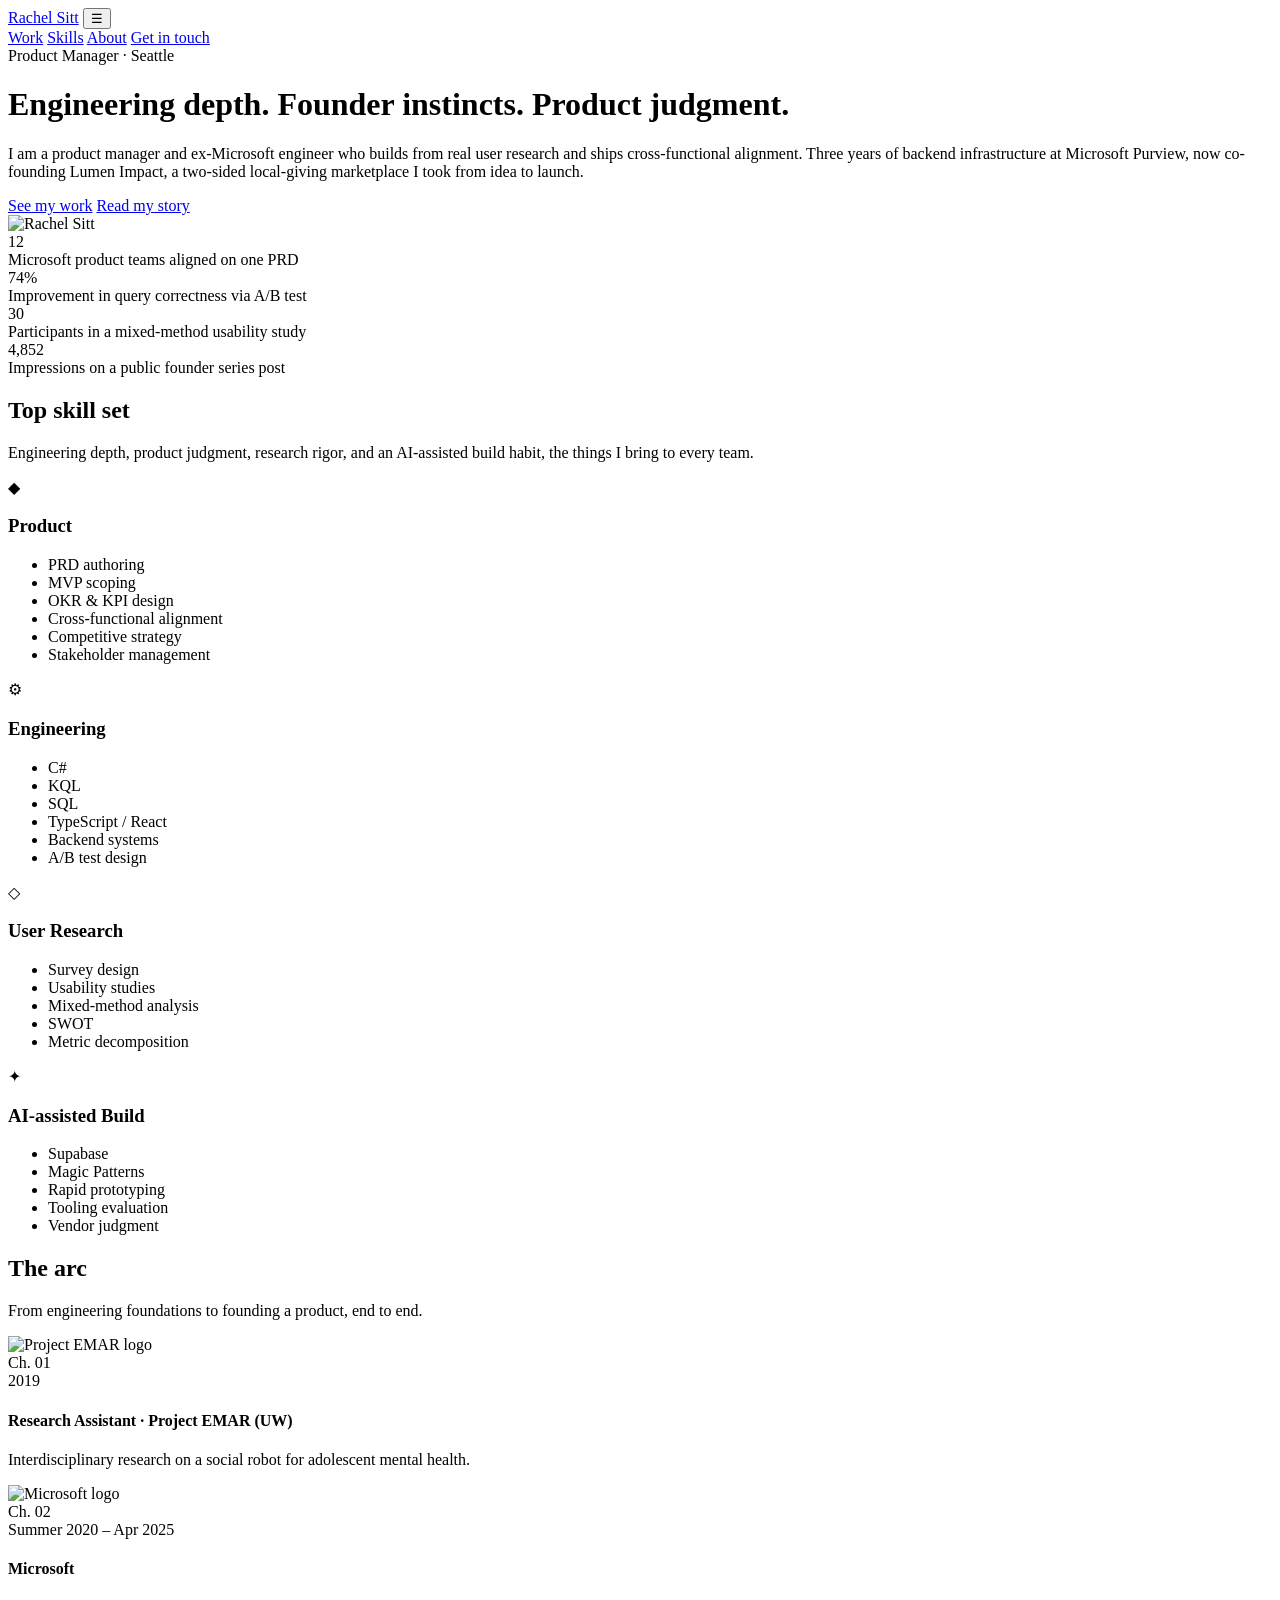
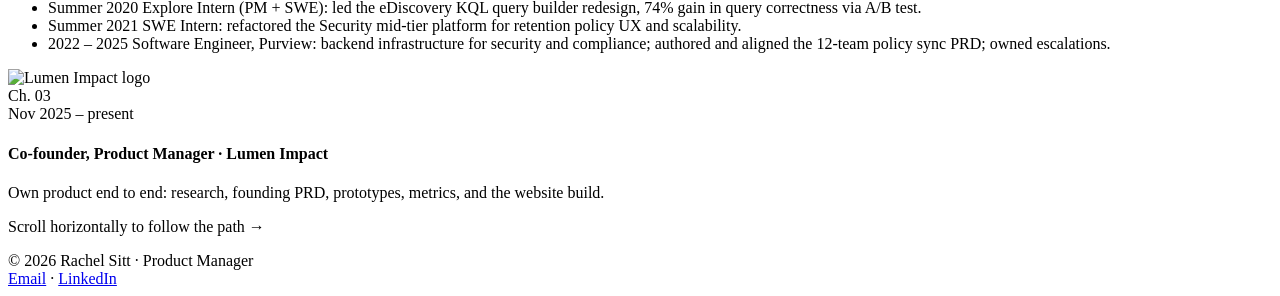
==== index.html @ 6f112ceb "Initial file uploads" ====
<!DOCTYPE html>
<html lang="en">
<head>
<meta charset="UTF-8">
<meta name="viewport" content="width=device-width, initial-scale=1.0">
<title>Rachel Sitt - Product Manager</title>
<meta name="description" content="Rachel Sitt - Product Manager, ex-Microsoft engineer, co-founder of Lumen Impact. Building products from real user research and cross-functional alignment.">
<link rel="stylesheet" href="css/styles.css">
</head>
<body>

<nav class="nav">
  <div class="nav-inner">
    <a href="index.html" class="brand">Rachel Sitt</a>
    <button class="nav-toggle" aria-label="Menu" onclick="document.getElementById('navlinks').classList.toggle('open')">☰</button>
    <div class="nav-links" id="navlinks">
      <a href="work.html">Work</a>
      <a href="skills.html">Skills</a>
      <a href="about.html">About</a>
      <a href="contact.html" class="nav-cta">Get in touch</a>
    </div>
  </div>
</nav>

<header class="hero">
  <div class="wrap">
    <div class="hero-grid">
      <div>
        <span class="eyebrow">Product Manager · Seattle</span>
        <h1>Engineering depth. Founder instincts. Product judgment.</h1>
        <p class="lede">I am a product manager and ex-Microsoft engineer who builds from real user research and ships cross-functional alignment. Three years of backend infrastructure at Microsoft Purview, now co-founding Lumen Impact, a two-sided local-giving marketplace I took from idea to launch.</p>
        <div class="hero-actions">
          <a href="work.html" class="btn btn-primary">See my work</a>
          <a href="about.html" class="btn btn-ghost">Read my story</a>
        </div>
      </div>
      <div class="hero-photo">
        <img src="assets/rachel.jpg" alt="Rachel Sitt">
      </div>
    </div>

    <div class="metrics">
      <div class="metric">
        <div class="num">12</div>
        <div class="label">Microsoft product teams aligned on one PRD</div>
      </div>
      <div class="metric">
        <div class="num">74%</div>
        <div class="label">Improvement in query correctness via A/B test</div>
      </div>
      <div class="metric">
        <div class="num">30</div>
        <div class="label">Participants in a mixed-method usability study</div>
      </div>
      <div class="metric">
        <div class="num">4,852</div>
        <div class="label">Impressions on a public founder series post</div>
      </div>
    </div>
  </div>
</header>

<section class="bg-soft">
  <div class="wrap">
    <div class="section-head">
      <h2>Top skill set</h2>
      <p>Engineering depth, product judgment, research rigor, and an AI-assisted build habit, the things I bring to every team.</p>
    </div>
    <div class="skillset">
      <article class="skillset-card">
        <div class="ss-head"><span class="ss-glyph">◆</span><h3>Product</h3></div>
        <ul class="ss-tags">
          <li>PRD authoring</li>
          <li>MVP scoping</li>
          <li>OKR &amp; KPI design</li>
          <li>Cross-functional alignment</li>
          <li>Competitive strategy</li>
          <li>Stakeholder management</li>
        </ul>
      </article>
      <article class="skillset-card">
        <div class="ss-head"><span class="ss-glyph">⚙</span><h3>Engineering</h3></div>
        <ul class="ss-tags">
          <li>C#</li>
          <li>KQL</li>
          <li>SQL</li>
          <li>TypeScript / React</li>
          <li>Backend systems</li>
          <li>A/B test design</li>
        </ul>
      </article>
      <article class="skillset-card">
        <div class="ss-head"><span class="ss-glyph">◇</span><h3>User Research</h3></div>
        <ul class="ss-tags">
          <li>Survey design</li>
          <li>Usability studies</li>
          <li>Mixed-method analysis</li>
          <li>SWOT</li>
          <li>Metric decomposition</li>
        </ul>
      </article>
      <article class="skillset-card">
        <div class="ss-head"><span class="ss-glyph">✦</span><h3>AI-assisted Build</h3></div>
        <ul class="ss-tags">
          <li>Supabase</li>
          <li>Magic Patterns</li>
          <li>Rapid prototyping</li>
          <li>Tooling evaluation</li>
          <li>Vendor judgment</li>
        </ul>
      </article>
    </div>
  </div>
</section>

<section class="htimeline-section">
  <div class="wrap">
    <div class="section-head">
      <h2>The arc</h2>
      <p>From engineering foundations to founding a product, end to end.</p>
    </div>
    <div class="htimeline">
      <div class="ht-track">
        <article class="ht-item">
          <span class="ht-dot"></span>
          <div class="ht-logo"><img src="assets/logos/project-emar.png" alt="Project EMAR logo"></div>
          <div class="ht-ch">Ch. 01</div>
          <div class="ht-date">2019</div>
          <h4>Research Assistant · Project EMAR (UW)</h4>
          <p>Interdisciplinary research on a social robot for adolescent mental health.</p>
        </article>
        <article class="ht-item ht-item--wide">
          <span class="ht-dot"></span>
          <div class="ht-logo"><img src="assets/logos/microsoft.png" alt="Microsoft logo"></div>
          <div class="ht-ch">Ch. 02</div>
          <div class="ht-date">Summer 2020 – Apr 2025</div>
          <h4>Microsoft</h4>
          <ul class="ht-roles">
            <li><span class="ht-rdate">Summer 2020</span> Explore Intern (PM + SWE): led the eDiscovery KQL query builder redesign, 74% gain in query correctness via A/B test.</li>
            <li><span class="ht-rdate">Summer 2021</span> SWE Intern: refactored the Security mid-tier platform for retention policy UX and scalability.</li>
            <li><span class="ht-rdate">2022 – 2025</span> Software Engineer, Purview: backend infrastructure for security and compliance; authored and aligned the 12-team policy sync PRD; owned escalations.</li>
          </ul>
        </article>
        <article class="ht-item">
          <span class="ht-dot"></span>
          <div class="ht-logo ht-logo--fill"><img src="assets/logos/lumen-impact.jpg" alt="Lumen Impact logo"></div>
          <div class="ht-ch">Ch. 03</div>
          <div class="ht-date">Nov 2025 – present</div>
          <h4>Co-founder, Product Manager · Lumen Impact</h4>
          <p>Own product end to end: research, founding PRD, prototypes, metrics, and the website build.</p>
        </article>
      </div>
    </div>
    <p class="ht-hint">Scroll horizontally to follow the path →</p>
  </div>
</section>

<footer class="footer">
  <div class="wrap footer-inner">
    <div>© 2026 Rachel Sitt · Product Manager</div>
    <div>
      <a href="mailto:rsitt.coll@gmail.com">Email</a> ·
      <a href="https://linkedin.com/in/rachelsitt" target="_blank" rel="noopener">LinkedIn</a>
    </div>
  </div>
</footer>

</body>
</html>
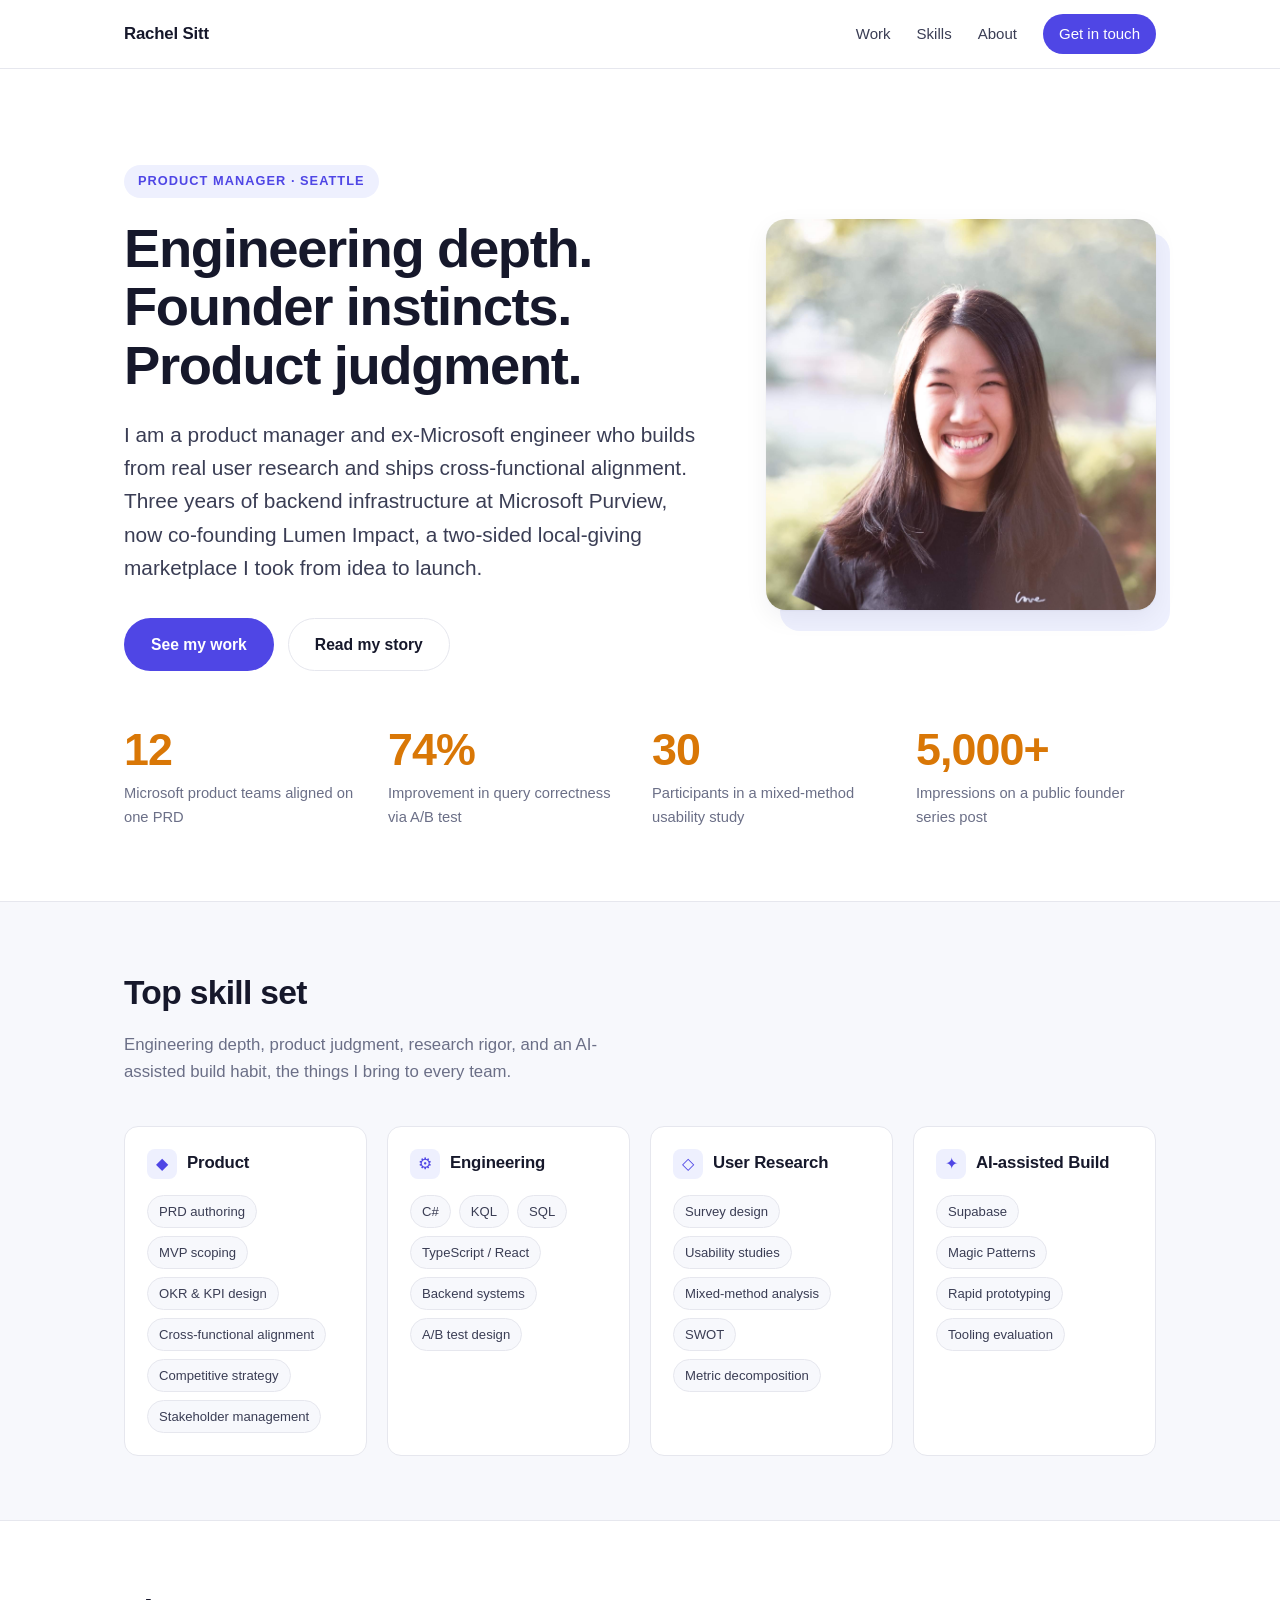
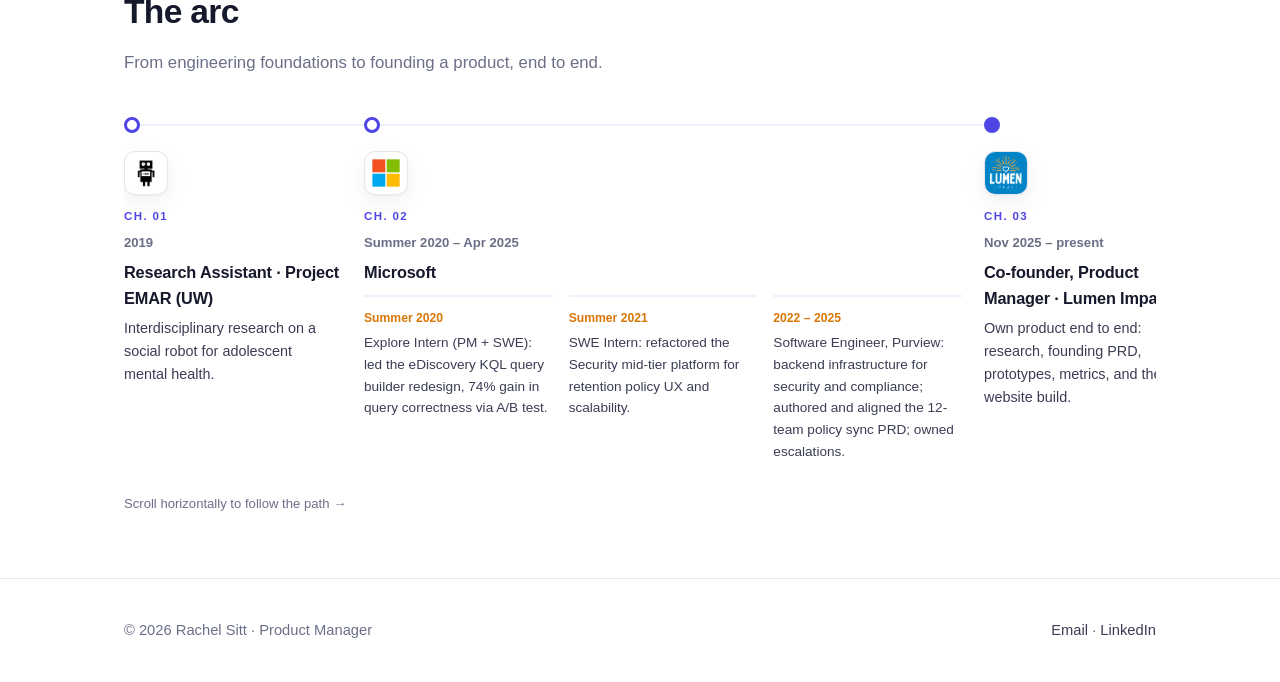
==== commit b6e9ee72: "update directory and basic styling changes" ====
--- a/index.html
+++ b/index.html
@@ -53,7 +53,7 @@
         <div class="label">Participants in a mixed-method usability study</div>
       </div>
       <div class="metric">
-        <div class="num">4,852</div>
+        <div class="num">5,000+</div>
         <div class="label">Impressions on a public founder series post</div>
       </div>
     </div>
@@ -106,7 +106,6 @@
           <li>Magic Patterns</li>
           <li>Rapid prototyping</li>
           <li>Tooling evaluation</li>
-          <li>Vendor judgment</li>
         </ul>
       </article>
     </div>
@@ -123,7 +122,7 @@
       <div class="ht-track">
         <article class="ht-item">
           <span class="ht-dot"></span>
-          <div class="ht-logo"><img src="assets/logos/project-emar.png" alt="Project EMAR logo"></div>
+          <div class="ht-logo"><img src="assets/project-emar.png" alt="Project EMAR logo"></div>
           <div class="ht-ch">Ch. 01</div>
           <div class="ht-date">2019</div>
           <h4>Research Assistant · Project EMAR (UW)</h4>
@@ -131,7 +130,7 @@
         </article>
         <article class="ht-item ht-item--wide">
           <span class="ht-dot"></span>
-          <div class="ht-logo"><img src="assets/logos/microsoft.png" alt="Microsoft logo"></div>
+          <div class="ht-logo"><img src="assets/microsoft.png" alt="Microsoft logo"></div>
           <div class="ht-ch">Ch. 02</div>
           <div class="ht-date">Summer 2020 – Apr 2025</div>
           <h4>Microsoft</h4>
@@ -143,7 +142,7 @@
         </article>
         <article class="ht-item">
           <span class="ht-dot"></span>
-          <div class="ht-logo ht-logo--fill"><img src="assets/logos/lumen-impact.jpg" alt="Lumen Impact logo"></div>
+          <div class="ht-logo ht-logo--fill"><img src="assets/lumen-impact.jpg" alt="Lumen Impact logo"></div>
           <div class="ht-ch">Ch. 03</div>
           <div class="ht-date">Nov 2025 – present</div>
           <h4>Co-founder, Product Manager · Lumen Impact</h4>
--- a/css/styles.css
+++ b/css/styles.css
@@ -0,0 +1,364 @@
+/* ===========================================================
+   Rachel Sitt - Portfolio
+   Design system: navy ink, indigo accent, amber metrics
+   =========================================================== */
+
+:root {
+  --ink: #16182b;
+  --ink-soft: #3a3d54;
+  --muted: #6b6f87;
+  --line: #e6e7ee;
+  --bg: #ffffff;
+  --bg-soft: #f7f8fc;
+  --accent: #4f46e5;
+  --accent-soft: #eef0fe;
+  --metric: #d97706;
+  --radius: 14px;
+  --maxw: 1080px;
+  --shadow: 0 1px 2px rgba(22,24,43,.04), 0 8px 24px rgba(22,24,43,.06);
+  --font: -apple-system, BlinkMacSystemFont, "Segoe UI", Roboto, Helvetica, Arial, sans-serif;
+}
+
+* { box-sizing: border-box; margin: 0; padding: 0; }
+
+html { scroll-behavior: smooth; }
+
+body {
+  font-family: var(--font);
+  color: var(--ink);
+  background: var(--bg);
+  line-height: 1.6;
+  -webkit-font-smoothing: antialiased;
+}
+
+a { color: var(--accent); text-decoration: none; }
+a:hover { text-decoration: underline; }
+
+.wrap { max-width: var(--maxw); margin: 0 auto; padding: 0 24px; }
+
+/* ---------- Navigation ---------- */
+.nav {
+  position: sticky; top: 0; z-index: 50;
+  background: rgba(255,255,255,.85);
+  backdrop-filter: saturate(180%) blur(10px);
+  border-bottom: 1px solid var(--line);
+}
+.nav-inner {
+  max-width: var(--maxw); margin: 0 auto; padding: 14px 24px;
+  display: flex; align-items: center; justify-content: space-between;
+}
+.brand { font-weight: 700; font-size: 1.05rem; color: var(--ink); letter-spacing: -.01em; }
+.brand:hover { text-decoration: none; }
+.brand span { color: var(--accent); }
+.nav-links { display: flex; gap: 26px; align-items: center; }
+.nav-links a {
+  color: var(--ink-soft); font-size: .94rem; font-weight: 500;
+}
+.nav-links a:hover { color: var(--accent); text-decoration: none; }
+.nav-cta {
+  background: var(--accent); color: #fff !important;
+  padding: 8px 16px; border-radius: 999px; font-weight: 600;
+}
+.nav-cta:hover { background: #4338ca; text-decoration: none; }
+.nav-toggle { display: none; background: none; border: 0; font-size: 1.5rem; cursor: pointer; color: var(--ink); }
+
+/* ---------- Hero ---------- */
+.hero { padding: 96px 0 72px; }
+.hero-grid {
+  display: grid; grid-template-columns: 1.5fr 1fr; gap: 56px; align-items: center;
+}
+.hero-photo { position: relative; }
+.hero-photo img {
+  width: 100%; aspect-ratio: 1/1; object-fit: cover; object-position: top;
+  border-radius: 20px; box-shadow: var(--shadow);
+}
+.hero-photo::after {
+  content: ""; position: absolute; inset: 14px -14px -14px 14px; z-index: -1;
+  border-radius: 20px; background: var(--accent-soft);
+}
+.eyebrow {
+  display: inline-block; font-size: .8rem; font-weight: 700;
+  letter-spacing: .08em; text-transform: uppercase; color: var(--accent);
+  background: var(--accent-soft); padding: 6px 14px; border-radius: 999px;
+  margin-bottom: 22px;
+}
+.hero h1 {
+  font-size: clamp(2.2rem, 5vw, 3.4rem); line-height: 1.08;
+  letter-spacing: -.025em; color: var(--ink); max-width: 16ch;
+}
+.hero .lede {
+  margin-top: 22px; font-size: clamp(1.05rem, 2vw, 1.3rem);
+  color: var(--ink-soft); max-width: 60ch;
+}
+.hero-actions { margin-top: 34px; display: flex; gap: 14px; flex-wrap: wrap; }
+
+.btn {
+  display: inline-block; padding: 13px 26px; border-radius: 999px;
+  font-weight: 600; font-size: .98rem; cursor: pointer; border: 1px solid transparent;
+  transition: all .15s ease;
+}
+.btn-primary { background: var(--accent); color: #fff; }
+.btn-primary:hover { background: #4338ca; text-decoration: none; }
+.btn-ghost { background: #fff; color: var(--ink); border-color: var(--line); }
+.btn-ghost:hover { border-color: var(--accent); color: var(--accent); text-decoration: none; }
+
+/* ---------- Sections ---------- */
+section { padding: 64px 0; }
+.section-head { margin-bottom: 40px; max-width: 60ch; }
+.section-head h2 {
+  font-size: clamp(1.6rem, 3vw, 2.1rem); letter-spacing: -.02em; color: var(--ink);
+}
+.section-head p { margin-top: 12px; color: var(--muted); font-size: 1.05rem; }
+.bg-soft { background: var(--bg-soft); border-top: 1px solid var(--line); border-bottom: 1px solid var(--line); }
+
+/* ---------- Metric strip ---------- */
+.metrics {
+  display: grid; grid-template-columns: repeat(4, 1fr); gap: 24px;
+  margin-top: 56px;
+}
+.metric { }
+.metric .num {
+  font-size: clamp(2rem, 4vw, 2.8rem); font-weight: 800;
+  color: var(--metric); letter-spacing: -.02em; line-height: 1;
+}
+.metric .label { margin-top: 10px; color: var(--muted); font-size: .92rem; }
+
+/* ---------- Work grid ---------- */
+.grid { display: grid; grid-template-columns: repeat(2, 1fr); gap: 22px; }
+.card {
+  display: block; background: #fff; border: 1px solid var(--line);
+  border-radius: var(--radius); padding: 28px; transition: all .18s ease;
+  color: inherit;
+}
+.card:hover { border-color: var(--accent); box-shadow: var(--shadow); transform: translateY(-2px); text-decoration: none; }
+.card .tag {
+  font-size: .76rem; font-weight: 700; letter-spacing: .06em; text-transform: uppercase;
+  color: var(--accent);
+}
+.card h3 { margin: 12px 0 8px; font-size: 1.25rem; letter-spacing: -.01em; color: var(--ink); }
+.card p { color: var(--ink-soft); font-size: .98rem; }
+.card .result {
+  margin-top: 16px; padding-top: 16px; border-top: 1px solid var(--line);
+  font-weight: 600; color: var(--ink);
+}
+.card .result b { color: var(--metric); }
+.card .more { margin-top: 14px; font-weight: 600; color: var(--accent); font-size: .92rem; }
+
+/* smaller cards for additional work */
+.grid-3 { display: grid; grid-template-columns: repeat(3, 1fr); gap: 18px; }
+.mini {
+  background: #fff; border: 1px solid var(--line); border-radius: var(--radius); padding: 22px;
+}
+.mini h4 { font-size: 1.05rem; margin-bottom: 6px; color: var(--ink); }
+.mini p { color: var(--muted); font-size: .92rem; }
+
+/* ---------- Skills ---------- */
+.skills { display: grid; grid-template-columns: repeat(3, 1fr); gap: 22px; }
+.skillcol h3 {
+  font-size: 1.05rem; color: var(--ink); margin-bottom: 14px;
+  padding-bottom: 10px; border-bottom: 2px solid var(--accent-soft);
+}
+.skillcol ul { list-style: none; }
+.skillcol li { padding: 6px 0; color: var(--ink-soft); font-size: .96rem; }
+.skillcol li::before { content: "›"; color: var(--accent); font-weight: 700; margin-right: 10px; }
+
+/* ---------- Case study layout ---------- */
+.cs-hero { padding: 72px 0 40px; }
+.cs-hero .eyebrow { margin-bottom: 18px; }
+.cs-hero h1 { font-size: clamp(1.9rem, 4vw, 2.8rem); letter-spacing: -.02em; max-width: 22ch; }
+.cs-hero .sub { margin-top: 16px; color: var(--ink-soft); font-size: 1.15rem; max-width: 62ch; }
+
+.cs-meta {
+  display: flex; flex-wrap: wrap; gap: 32px; margin-top: 30px;
+  padding: 24px 0; border-top: 1px solid var(--line); border-bottom: 1px solid var(--line);
+}
+.cs-meta div .k { font-size: .78rem; text-transform: uppercase; letter-spacing: .06em; color: var(--muted); font-weight: 700; }
+.cs-meta div .v { margin-top: 4px; color: var(--ink); font-weight: 500; }
+
+.cs-body { padding: 48px 0 72px; }
+.cs-body .col { max-width: 72ch; }
+.cs-body h2 {
+  font-size: 1.45rem; letter-spacing: -.01em; margin: 40px 0 14px; color: var(--ink);
+}
+.cs-body h2:first-child { margin-top: 0; }
+.cs-body p { margin-bottom: 16px; color: var(--ink-soft); font-size: 1.05rem; }
+.cs-body ul { margin: 0 0 18px 22px; color: var(--ink-soft); font-size: 1.05rem; }
+.cs-body li { margin-bottom: 8px; }
+.cs-body strong { color: var(--ink); }
+
+.callout {
+  background: var(--accent-soft); border-left: 4px solid var(--accent);
+  border-radius: 0 10px 10px 0; padding: 20px 24px; margin: 28px 0;
+}
+.callout .num { font-size: 2.2rem; font-weight: 800; color: var(--metric); line-height: 1; }
+.callout p { margin: 8px 0 0; color: var(--ink-soft); }
+
+.note {
+  font-size: .92rem; color: var(--muted); font-style: italic;
+  border-top: 1px dashed var(--line); padding-top: 16px; margin-top: 28px;
+}
+
+.cs-nav {
+  display: flex; justify-content: space-between; gap: 16px; flex-wrap: wrap;
+  margin-top: 48px; padding-top: 28px; border-top: 1px solid var(--line);
+}
+
+/* ---------- About ---------- */
+.prose { max-width: 70ch; }
+.prose p { margin-bottom: 18px; color: var(--ink-soft); font-size: 1.08rem; }
+.prose h2 { font-size: 1.5rem; margin: 40px 0 14px; color: var(--ink); letter-spacing: -.01em; }
+.timeline { margin-top: 12px; }
+.tl-item { display: flex; gap: 20px; padding: 18px 0; border-bottom: 1px solid var(--line); }
+.tl-date { min-width: 150px; color: var(--muted); font-size: .92rem; font-weight: 600; }
+.tl-body h4 { color: var(--ink); font-size: 1.05rem; }
+.tl-body p { color: var(--ink-soft); font-size: .96rem; margin-top: 4px; }
+
+/* Visual timeline (logos on the left) */
+.vtimeline { position: relative; margin-top: 8px; }
+.vt-row { position: relative; display: flex; gap: 22px; align-items: flex-start; padding-bottom: 34px; }
+.vt-row:last-child { padding-bottom: 0; }
+/* connector line: from each logo's centre down to the next logo */
+.vt-row::after {
+  content: ""; position: absolute; left: 27px; top: 28px; bottom: 0;
+  width: 2px; background: var(--accent-soft); z-index: 0;
+}
+.vt-row:last-child::after { display: none; }
+.vt-logo {
+  position: relative; z-index: 1; flex: 0 0 56px; width: 56px; height: 56px;
+  border-radius: 14px; background: var(--bg-soft);
+  display: flex; align-items: center; justify-content: center;
+  overflow: hidden;
+}
+.vt-logo img { width: 100%; height: 100%; object-fit: contain; padding: 4px; box-sizing: border-box; }
+.vt-logo--fill img { padding: 0; object-fit: cover; }
+.vt-logo--text {
+  font-weight: 800; font-size: 1.05rem; letter-spacing: .02em;
+  color: var(--accent); background: var(--accent-soft); border-color: var(--accent-soft);
+}
+.vt-stack { flex: 1; min-width: 0; }
+.vt-item { position: relative; }
+/* multiple roles under one logo (e.g. Microsoft) get a light divider */
+.vt-stack .vt-item + .vt-item {
+  margin-top: 18px; padding-top: 18px; border-top: 1px solid var(--line);
+}
+.vt-date {
+  font-size: .8rem; font-weight: 700; letter-spacing: .05em;
+  text-transform: uppercase; color: var(--accent);
+}
+.vt-item h4 { margin: 5px 0 4px; font-size: 1.1rem; color: var(--ink); }
+.vt-item p { color: var(--ink-soft); font-size: .96rem; }
+
+/* ---------- Contact ---------- */
+.contact-grid { display: grid; grid-template-columns: 1.2fr 1fr; gap: 48px; align-items: start; }
+.contact-card {
+  background: var(--bg-soft); border: 1px solid var(--line); border-radius: var(--radius);
+  padding: 28px;
+}
+.contact-list { list-style: none; }
+.contact-list li { padding: 14px 0; border-bottom: 1px solid var(--line); }
+.contact-list li:last-child { border-bottom: 0; }
+.contact-list .k { font-size: .8rem; text-transform: uppercase; letter-spacing: .06em; color: var(--muted); font-weight: 700; }
+.contact-list .v { margin-top: 4px; font-size: 1.1rem; }
+.looking li { padding: 8px 0; color: var(--ink-soft); }
+.looking li::before { content: "✓"; color: var(--accent); font-weight: 700; margin-right: 10px; }
+
+/* ---------- Homepage: top skill set ---------- */
+.skillset { display: grid; grid-template-columns: repeat(4, 1fr); gap: 20px; }
+.skillset-card {
+  background: #fff; border: 1px solid var(--line);
+  border-radius: var(--radius); padding: 22px; transition: all .18s ease;
+}
+.skillset-card:hover { border-color: var(--accent); box-shadow: var(--shadow); transform: translateY(-2px); }
+.ss-head { display: flex; align-items: center; gap: 10px; margin-bottom: 16px; }
+.ss-glyph {
+  display: inline-flex; align-items: center; justify-content: center;
+  width: 30px; height: 30px; border-radius: 8px; flex-shrink: 0;
+  background: var(--accent-soft); color: var(--accent); font-size: 1rem;
+}
+.ss-head h3 { font-size: 1.05rem; color: var(--ink); letter-spacing: -.01em; }
+.ss-tags { list-style: none; display: flex; flex-wrap: wrap; gap: 8px; }
+.ss-tags li {
+  font-size: .82rem; color: var(--ink-soft); background: var(--bg-soft);
+  border: 1px solid var(--line); padding: 5px 11px; border-radius: 999px;
+}
+
+/* ---------- Homepage: horizontal timeline (the arc) ---------- */
+.htimeline { position: relative; margin-top: 8px; overflow-x: auto; padding-bottom: 14px; }
+.ht-track { display: flex; min-width: min-content; }
+.ht-item { position: relative; flex: 0 0 240px; padding: 34px 22px 0 0; }
+.ht-item::before {
+  content: ""; position: absolute; top: 7px; left: 0; right: 0; height: 2px;
+  background: var(--accent-soft);
+}
+.ht-item:last-child::before { display: none; }
+.ht-dot {
+  position: absolute; top: 0; left: 0; width: 16px; height: 16px;
+  border-radius: 50%; background: #fff; border: 3px solid var(--accent);
+  box-sizing: border-box; z-index: 1;
+}
+.ht-item:last-child .ht-dot { background: var(--accent); }
+.ht-logo {
+  width: 44px; height: 44px; border-radius: 11px; margin: 0 0 12px;
+  background: #fff; border: 1px solid var(--line); box-shadow: var(--shadow);
+  display: flex; align-items: center; justify-content: center; overflow: hidden;
+}
+.ht-logo img { width: 100%; height: 100%; object-fit: contain; padding: 6px; box-sizing: border-box; }
+.ht-logo--fill img { padding: 0; object-fit: cover; }
+.ht-logo--text {
+  font-weight: 800; font-size: .95rem; color: var(--accent);
+  background: var(--accent-soft); border-color: var(--accent-soft);
+}
+.ht-item--wide { flex-basis: 620px; }
+/* 3 Microsoft time points side by side, equal-width columns */
+.ht-roles {
+  list-style: none; margin: 10px 0 0; padding: 0;
+  display: grid; grid-template-columns: repeat(3, 1fr); gap: 16px; align-items: start;
+}
+.ht-roles li {
+  font-size: .85rem; color: var(--ink-soft);
+  padding-top: 12px; border-top: 2px solid var(--accent-soft);
+}
+.ht-rdate { display: block; font-weight: 700; font-size: .76rem; color: var(--metric); margin-bottom: 4px; }
+.ht-ch {
+  font-size: .72rem; font-weight: 700; letter-spacing: .12em;
+  text-transform: uppercase; color: var(--accent);
+}
+.ht-date { margin-top: 6px; font-size: .82rem; font-weight: 600; color: var(--muted); }
+.ht-item h4 { margin: 6px 0; font-size: 1.02rem; color: var(--ink); letter-spacing: -.01em; }
+.ht-item p { font-size: .9rem; color: var(--ink-soft); padding-right: 6px; }
+.ht-hint { margin-top: 16px; font-size: .82rem; color: var(--muted); }
+
+/* ---------- Footer ---------- */
+.footer { border-top: 1px solid var(--line); padding: 40px 0; color: var(--muted); font-size: .92rem; }
+.footer-inner { display: flex; justify-content: space-between; flex-wrap: wrap; gap: 16px; }
+.footer a { color: var(--ink-soft); }
+
+/* ---------- Responsive ---------- */
+@media (max-width: 860px) {
+  .metrics { grid-template-columns: repeat(2, 1fr); gap: 32px; }
+  .grid, .skills, .grid-3, .contact-grid { grid-template-columns: 1fr; }
+  .skillset { grid-template-columns: repeat(2, 1fr); }
+  .ht-item { flex-basis: 220px; }
+  .ht-item--wide { flex-basis: 560px; }
+  .hero-grid { grid-template-columns: 1fr; gap: 36px; }
+  .hero-photo { max-width: 320px; }
+  .hero-photo::after { display: none; }
+  .nav-links {
+    display: none; position: absolute; top: 100%; left: 0; right: 0;
+    flex-direction: column; gap: 0; background: #fff; border-bottom: 1px solid var(--line);
+    padding: 8px 24px 16px;
+  }
+  .nav-links.open { display: flex; }
+  .nav-links a { padding: 12px 0; border-bottom: 1px solid var(--line); width: 100%; }
+  .nav-cta { text-align: center; margin-top: 8px; }
+  .nav-toggle { display: block; }
+  .tl-item { flex-direction: column; gap: 4px; }
+  .tl-date { min-width: 0; }
+  .vt-row { gap: 16px; }
+  .vt-logo { flex-basis: 48px; width: 48px; height: 48px; }
+  .vt-row::after { left: 23px; }
+}
+
+@media (max-width: 560px) {
+  .skillset { grid-template-columns: 1fr; }
+}
